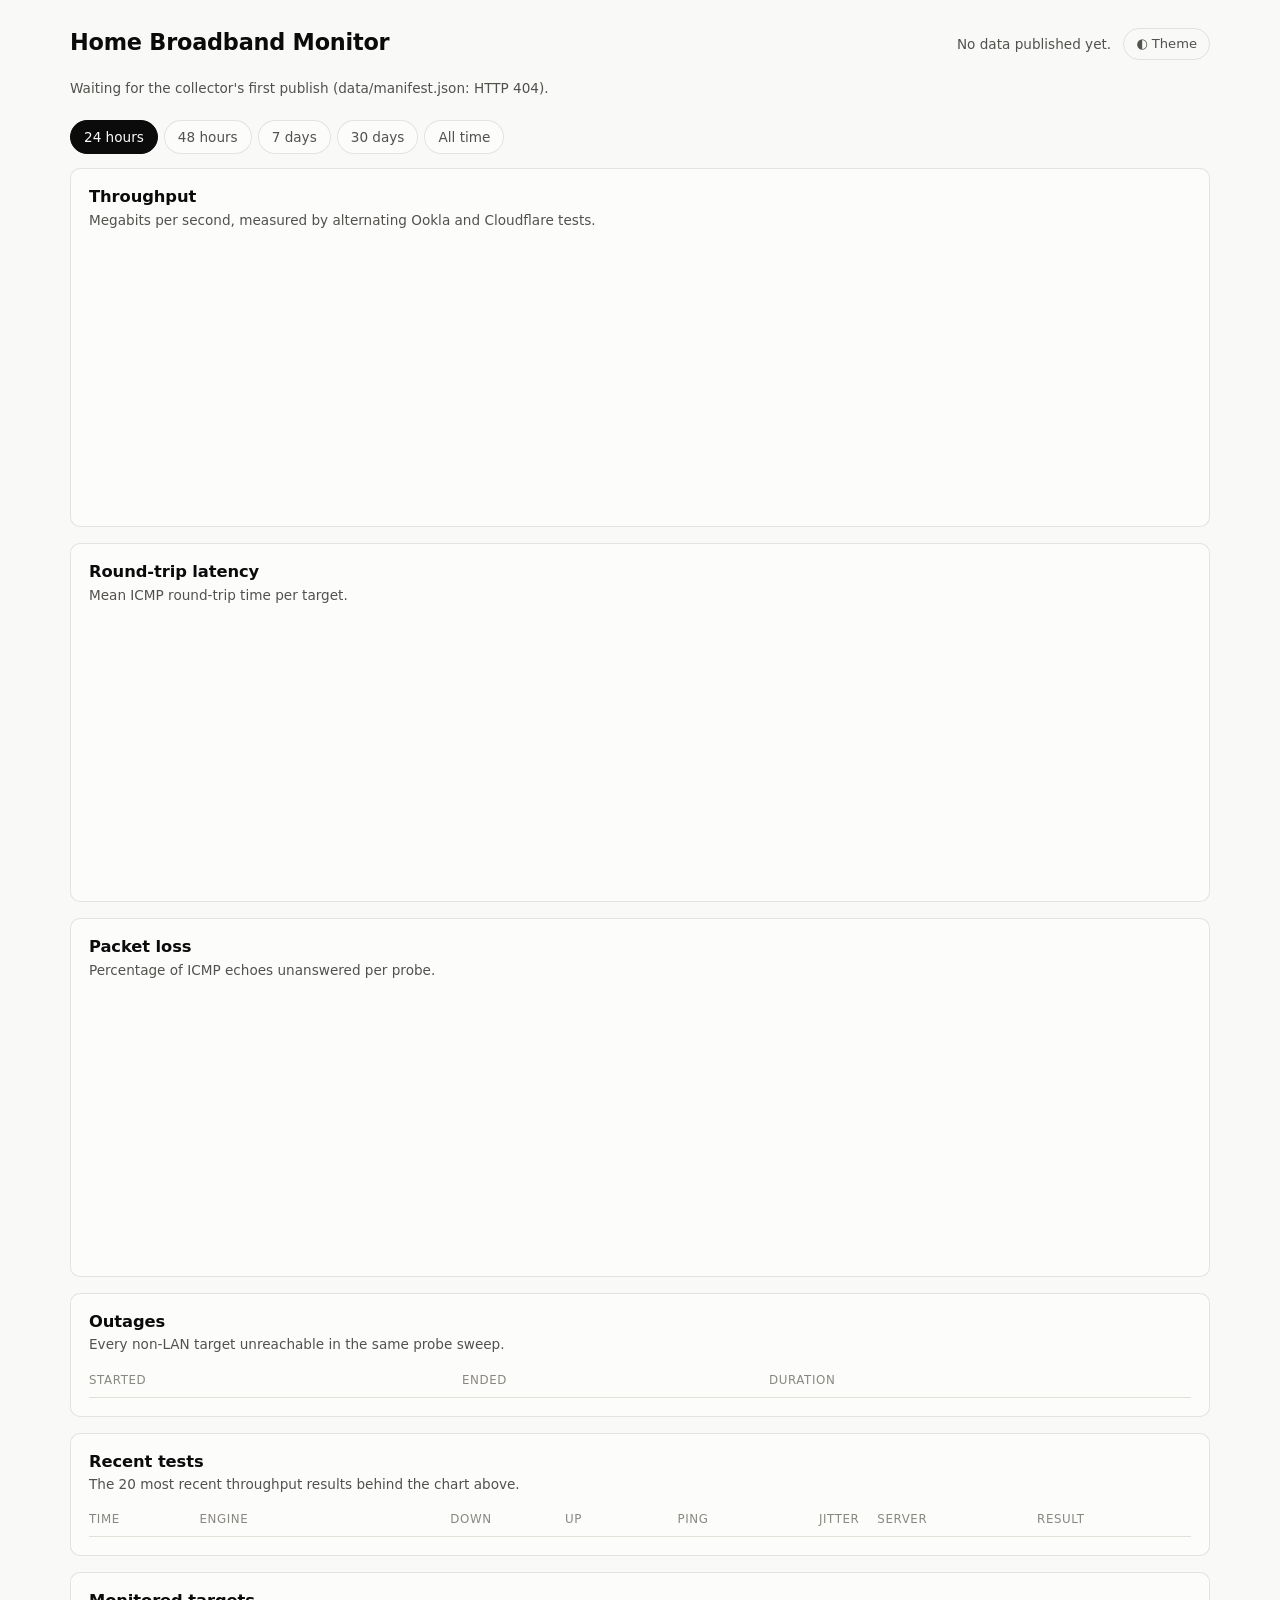
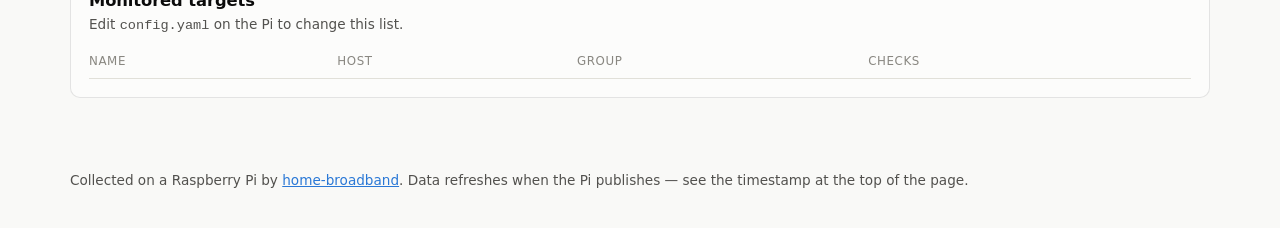
==== site/index.html @ f0409dc4 "home-broadband: 24/7 broadband monitoring on a Raspberry Pi A collector runs as four systemd timers:" ====
<!doctype html>
<html lang="en">
<head>
<meta charset="utf-8">
<meta name="viewport" content="width=device-width, initial-scale=1">
<title>Home Broadband Monitor</title>
<meta name="description" content="Continuous broadband throughput, latency and packet-loss monitoring.">
<meta name="color-scheme" content="light dark">
<link rel="stylesheet" href="vendor/uPlot.min.css">
<link rel="stylesheet" href="style.css">
<link rel="icon" href="data:image/svg+xml,<svg xmlns='http://www.w3.org/2000/svg' viewBox='0 0 100 100'><text y='.9em' font-size='90'>&#128225;</text></svg>">
</head>
<body data-palette="#2a78d6,#eb6834,#1baf7a,#eda100,#e87ba4,#008300,#4a3aa7,#e34948">

<header class="topbar">
  <div class="topbar-main">
    <h1 id="site-title">Home Broadband Monitor</h1>
    <p id="site-subtitle" class="muted"></p>
  </div>
  <div class="topbar-side">
    <p class="muted" id="generated">Loading…</p>
    <button id="theme-toggle" type="button" class="ghost-btn" aria-label="Toggle colour theme">
      <span aria-hidden="true">◐</span> Theme
    </button>
  </div>
</header>

<main>
  <section id="tiles" class="tiles" aria-label="Current status"></section>

  <section class="panel" id="sla-panel" hidden>
    <h2>Against what you pay for</h2>
    <p id="sla-banner" class="banner" hidden></p>
    <div id="sla-body" class="sla-grid"></div>
    <p class="footnote">
      Under Ofcom's Broadband Speed Code of Practice your provider must give a
      guaranteed minimum download speed. If measured speed sits below it and they
      cannot fix it within 30 days, you can normally exit the contract without penalty.
      These figures are wired-to-router measurements from a Raspberry Pi; Wi-Fi speeds
      will be lower and are not evidence of a line fault.
    </p>
  </section>

  <div class="controls" role="group" aria-label="Time range">
    <div class="range-buttons" id="range-buttons">
      <button type="button" data-range="24h" class="active">24 hours</button>
      <button type="button" data-range="48h">48 hours</button>
      <button type="button" data-range="7d">7 days</button>
      <button type="button" data-range="30d">30 days</button>
      <button type="button" data-range="all">All time</button>
    </div>
    <p class="muted" id="range-note"></p>
  </div>

  <section class="panel chart-panel">
    <div class="chart-head">
      <h2>Throughput</h2>
      <p class="muted">Megabits per second, measured by alternating Ookla and Cloudflare tests.</p>
    </div>
    <div class="legend" id="legend-speed"></div>
    <div class="chart" id="chart-speed"></div>
  </section>

  <section class="panel chart-panel">
    <div class="chart-head">
      <h2>Round-trip latency</h2>
      <p class="muted">Mean ICMP round-trip time per target. <span id="latency-note"></span></p>
    </div>
    <div class="legend" id="legend-latency"></div>
    <div class="chart" id="chart-latency"></div>
  </section>

  <section class="panel chart-panel">
    <div class="chart-head">
      <h2>Packet loss</h2>
      <p class="muted">Percentage of ICMP echoes unanswered per probe.</p>
    </div>
    <div class="legend" id="legend-loss"></div>
    <div class="chart" id="chart-loss"></div>
  </section>

  <section class="panel chart-panel" id="ttfb-panel" hidden>
    <div class="chart-head">
      <h2>Web response time</h2>
      <p class="muted">Time to first byte over HTTPS.</p>
    </div>
    <div class="legend" id="legend-ttfb"></div>
    <div class="chart" id="chart-ttfb"></div>
  </section>

  <section class="panel">
    <div class="chart-head">
      <h2>Outages</h2>
      <p class="muted">Every non-LAN target unreachable in the same probe sweep.</p>
    </div>
    <div class="table-wrap"><table id="outages-table"><thead><tr>
      <th scope="col">Started</th><th scope="col">Ended</th><th scope="col">Duration</th>
    </tr></thead><tbody></tbody></table></div>
    <p class="muted empty" id="outages-empty" hidden>No outages recorded in this window.</p>
  </section>

  <section class="panel">
    <div class="chart-head">
      <h2>Recent tests</h2>
      <p class="muted">The 20 most recent throughput results behind the chart above.</p>
    </div>
    <div class="table-wrap"><table id="tests-table"><thead><tr>
      <th scope="col">Time</th><th scope="col">Engine</th>
      <th scope="col" class="num">Down</th><th scope="col" class="num">Up</th>
      <th scope="col" class="num">Ping</th><th scope="col" class="num">Jitter</th>
      <th scope="col">Server</th><th scope="col">Result</th>
    </tr></thead><tbody></tbody></table></div>
  </section>

  <section class="panel" id="targets-panel">
    <div class="chart-head">
      <h2>Monitored targets</h2>
      <p class="muted">Edit <code>config.yaml</code> on the Pi to change this list.</p>
    </div>
    <div class="table-wrap"><table id="targets-table"><thead><tr>
      <th scope="col">Name</th><th scope="col">Host</th>
      <th scope="col">Group</th><th scope="col">Checks</th>
    </tr></thead><tbody></tbody></table></div>
  </section>
</main>

<footer>
  <p class="muted">
    Collected on a Raspberry Pi by
    <a href="https://github.com/mmorrow24work/home-broadband">home-broadband</a>.
    Data refreshes when the Pi publishes — see the timestamp at the top of the page.
  </p>
</footer>

<div id="tooltip" class="tooltip" hidden></div>

<script src="vendor/uPlot.iife.min.js"></script>
<script src="app.js"></script>
</body>
</html>
---- site/vendor/uPlot.min.css ----
.uplot, .uplot *, .uplot *::before, .uplot *::after {box-sizing: border-box;}.uplot {font-family: system-ui, -apple-system, "Segoe UI", Roboto, "Helvetica Neue", Arial, "Noto Sans", sans-serif, "Apple Color Emoji", "Segoe UI Emoji", "Segoe UI Symbol", "Noto Color Emoji";line-height: 1.5;width: min-content;}.u-title {text-align: center;font-size: 18px;font-weight: bold;}.u-wrap {position: relative;user-select: none;}.u-over, .u-under {position: absolute;}.u-under {overflow: hidden;}.uplot canvas {display: block;position: relative;width: 100%;height: 100%;}.u-axis {position: absolute;}.u-legend {font-size: 14px;margin: auto;text-align: center;}.u-inline {display: block;}.u-inline * {display: inline-block;}.u-inline tr {margin-right: 16px;}.u-legend th {font-weight: 600;}.u-legend th > * {vertical-align: middle;display: inline-block;}.u-legend .u-marker {width: 1em;height: 1em;margin-right: 4px;background-clip: padding-box !important;}.u-inline.u-live th::after {content: ":";vertical-align: middle;}.u-inline:not(.u-live) .u-value {display: none;}.u-series > * {padding: 4px;}.u-series th {cursor: pointer;}.u-legend .u-off > * {opacity: 0.3;}.u-select {background: rgba(0,0,0,0.07);position: absolute;pointer-events: none;}.u-cursor-x, .u-cursor-y {position: absolute;left: 0;top: 0;pointer-events: none;will-change: transform;}.u-hz .u-cursor-x, .u-vt .u-cursor-y {height: 100%;border-right: 1px dashed #607D8B;}.u-hz .u-cursor-y, .u-vt .u-cursor-x {width: 100%;border-bottom: 1px dashed #607D8B;}.u-cursor-pt {position: absolute;top: 0;left: 0;border-radius: 50%;border: 0 solid;pointer-events: none;will-change: transform;/*this has to be !important since we set inline "background" shorthand */background-clip: padding-box !important;}.u-axis.u-off, .u-select.u-off, .u-cursor-x.u-off, .u-cursor-y.u-off, .u-cursor-pt.u-off {display: none;}
---- site/style.css ----
/* home-broadband dashboard
   Palette: the validated reference instance (see docs/DESIGN.md).
   Light values on :root; dark values declared under BOTH the OS media query and
   the [data-theme="dark"] scope so the toggle wins in either direction. */

:root {
  color-scheme: light;

  --surface-1: #fcfcfb;      /* chart surface  */
  --plane:     #f9f9f7;      /* page plane     */
  --ink-1:     #0b0b0b;
  --ink-2:     #52514e;
  --ink-muted: #898781;
  --grid:      #e1e0d9;
  --axis:      #c3c2b7;
  --border:    rgba(11, 11, 11, 0.10);

  --series-1: #2a78d6;  /* blue    */
  --series-2: #eb6834;  /* orange  */
  --series-3: #1baf7a;  /* aqua    */
  --series-4: #eda100;  /* yellow  */
  --series-5: #e87ba4;  /* magenta */
  --series-6: #008300;  /* green   */
  --series-7: #4a3aa7;  /* violet  */
  --series-8: #e34948;  /* red     */

  --good:     #0ca30c;
  --warning:  #fab219;
  --serious:  #ec835a;
  --critical: #d03b3b;

  --radius: 10px;
  --font: system-ui, -apple-system, "Segoe UI", sans-serif;
}

@media (prefers-color-scheme: dark) {
  :root:where(:not([data-theme="light"])) {
    color-scheme: dark;
    --surface-1: #1a1a19;
    --plane:     #0d0d0d;
    --ink-1:     #ffffff;
    --ink-2:     #c3c2b7;
    --ink-muted: #898781;
    --grid:      #2c2c2a;
    --axis:      #383835;
    --border:    rgba(255, 255, 255, 0.10);
    --series-1: #3987e5;
    --series-2: #d95926;
    --series-3: #199e70;
    --series-4: #c98500;
    --series-5: #d55181;
    --series-6: #008300;
    --series-7: #9085e9;
    --series-8: #e66767;
  }
}

:root[data-theme="dark"] {
  color-scheme: dark;
  --surface-1: #1a1a19;
  --plane:     #0d0d0d;
  --ink-1:     #ffffff;
  --ink-2:     #c3c2b7;
  --ink-muted: #898781;
  --grid:      #2c2c2a;
  --axis:      #383835;
  --border:    rgba(255, 255, 255, 0.10);
  --series-1: #3987e5;
  --series-2: #d95926;
  --series-3: #199e70;
  --series-4: #c98500;
  --series-5: #d55181;
  --series-6: #008300;
  --series-7: #9085e9;
  --series-8: #e66767;
}

* { box-sizing: border-box; }

body {
  margin: 0;
  font-family: var(--font);
  font-size: 15px;
  line-height: 1.5;
  color: var(--ink-1);
  background: var(--plane);
  -webkit-font-smoothing: antialiased;
}

main { max-width: 1180px; margin: 0 auto; padding: 0 20px 56px; }

h1 { font-size: 1.4rem; margin: 0; letter-spacing: -0.01em; }
h2 { font-size: 1.02rem; margin: 0; letter-spacing: -0.005em; }
p  { margin: 0; }
a  { color: var(--series-1); }

.muted { color: var(--ink-2); font-size: 0.85rem; }
.footnote { color: var(--ink-muted); font-size: 0.78rem; margin-top: 14px; max-width: 76ch; }

/* ---------- top bar ---------- */
.topbar {
  display: flex; flex-wrap: wrap; gap: 12px;
  align-items: flex-end; justify-content: space-between;
  max-width: 1180px; margin: 0 auto; padding: 26px 20px 18px;
}
.topbar-side { display: flex; align-items: center; gap: 12px; }

.ghost-btn {
  font: inherit; font-size: 0.82rem; color: var(--ink-2);
  background: transparent; border: 1px solid var(--border);
  border-radius: 999px; padding: 5px 12px; cursor: pointer;
}
.ghost-btn:hover { background: var(--surface-1); color: var(--ink-1); }

/* ---------- stat tiles ---------- */
.tiles {
  display: grid; gap: 12px; margin-bottom: 18px;
  grid-template-columns: repeat(auto-fit, minmax(168px, 1fr));
}
.tile {
  background: var(--surface-1); border: 1px solid var(--border);
  border-radius: var(--radius); padding: 14px 16px;
}
.tile-label {
  font-size: 0.72rem; text-transform: uppercase; letter-spacing: 0.06em;
  color: var(--ink-muted);
}
.tile-value { font-size: 1.85rem; font-weight: 600; line-height: 1.15; margin-top: 4px; }
.tile-value .unit { font-size: 0.82rem; font-weight: 500; color: var(--ink-2); margin-left: 3px; }
.tile-sub { font-size: 0.78rem; color: var(--ink-2); margin-top: 3px; }
.tile-status { display: inline-flex; align-items: center; gap: 5px; font-size: 0.78rem; margin-top: 4px; }
.dot { width: 8px; height: 8px; border-radius: 50%; flex: none; }
.s-good     { color: var(--good); }     .s-good .dot     { background: var(--good); }
.s-warning  { color: #8a6100; }         .s-warning .dot  { background: var(--warning); }
.s-critical { color: var(--critical); } .s-critical .dot { background: var(--critical); }
:root[data-theme="dark"] .s-warning { color: var(--warning); }
@media (prefers-color-scheme: dark) {
  :root:where(:not([data-theme="light"])) .s-warning { color: var(--warning); }
}

/* ---------- panels ---------- */
.panel {
  background: var(--surface-1); border: 1px solid var(--border);
  border-radius: var(--radius); padding: 16px 18px 18px; margin-bottom: 16px;
}
.chart-head { margin-bottom: 10px; }
.chart { width: 100%; min-height: 260px; }

.banner {
  border-left: 3px solid var(--warning);
  background: color-mix(in srgb, var(--warning) 10%, transparent);
  border-radius: 0 6px 6px 0;
  padding: 10px 14px; margin: 10px 0 16px;
  font-size: 0.84rem; color: var(--ink-1); max-width: 84ch;
}

.sla-grid { display: grid; gap: 14px; grid-template-columns: repeat(auto-fit, minmax(210px, 1fr)); }
.sla-item { border-left: 3px solid var(--border); padding-left: 12px; }
.sla-item strong { display: block; font-size: 1.3rem; font-weight: 600; }
.bar { height: 6px; border-radius: 3px; background: var(--grid); margin-top: 8px; overflow: hidden; }
.bar > span { display: block; height: 100%; border-radius: 3px; background: var(--series-1); }

/* ---------- controls ---------- */
.controls {
  display: flex; flex-wrap: wrap; align-items: center;
  gap: 10px 16px; margin: 22px 0 14px;
}
.range-buttons { display: flex; flex-wrap: wrap; gap: 6px; }
.range-buttons button {
  font: inherit; font-size: 0.85rem; padding: 6px 13px; cursor: pointer;
  color: var(--ink-2); background: var(--surface-1);
  border: 1px solid var(--border); border-radius: 999px;
}
.range-buttons button:hover { color: var(--ink-1); }
.range-buttons button.active {
  background: var(--ink-1); border-color: var(--ink-1);
  color: var(--surface-1); font-weight: 500;
}

/* ---------- legend ---------- */
.legend { display: flex; flex-wrap: wrap; gap: 6px 16px; margin-bottom: 8px; }
.legend-item {
  display: inline-flex; align-items: center; gap: 6px;
  font-size: 0.82rem; color: var(--ink-2); cursor: pointer;
  background: none; border: 0; padding: 2px 0; font-family: inherit;
}
.legend-item .swatch { width: 12px; height: 3px; border-radius: 2px; flex: none; }
.legend-item[aria-pressed="false"] { opacity: 0.38; text-decoration: line-through; }

/* ---------- tables ---------- */
.table-wrap { overflow-x: auto; }
table { width: 100%; border-collapse: collapse; font-size: 0.85rem; }
th, td {
  text-align: left; padding: 7px 12px 7px 0;
  border-bottom: 1px solid var(--grid); white-space: nowrap;
}
th { color: var(--ink-muted); font-weight: 500; font-size: 0.74rem;
     text-transform: uppercase; letter-spacing: 0.05em; }
td { font-variant-numeric: tabular-nums; }
td.num, th.num { text-align: right; padding-right: 18px; }
tbody tr:last-child td { border-bottom: 0; }
.empty { padding: 6px 0; }

/* ---------- tooltip ---------- */
.tooltip {
  position: fixed; z-index: 20; pointer-events: none;
  background: var(--surface-1); color: var(--ink-1);
  border: 1px solid var(--border); border-radius: 8px;
  padding: 8px 10px; font-size: 0.8rem; line-height: 1.45;
  box-shadow: 0 6px 20px rgba(0, 0, 0, 0.18); max-width: 280px;
}
.tooltip .tt-time { color: var(--ink-muted); font-size: 0.74rem; margin-bottom: 4px; }
.tooltip .tt-row { display: flex; align-items: center; gap: 7px; }
.tooltip .tt-row .swatch { width: 10px; height: 3px; border-radius: 2px; flex: none; }
.tooltip .tt-row .tt-val { margin-left: auto; font-variant-numeric: tabular-nums; }

/* ---------- uPlot chrome ---------- */
.u-legend { display: none; }
.u-select { background: rgba(42, 120, 214, 0.12); }

footer { max-width: 1180px; margin: 0 auto; padding: 0 20px 40px; }

@media (max-width: 640px) {
  .tile-value { font-size: 1.5rem; }
  main, .topbar, footer { padding-left: 14px; padding-right: 14px; }
}
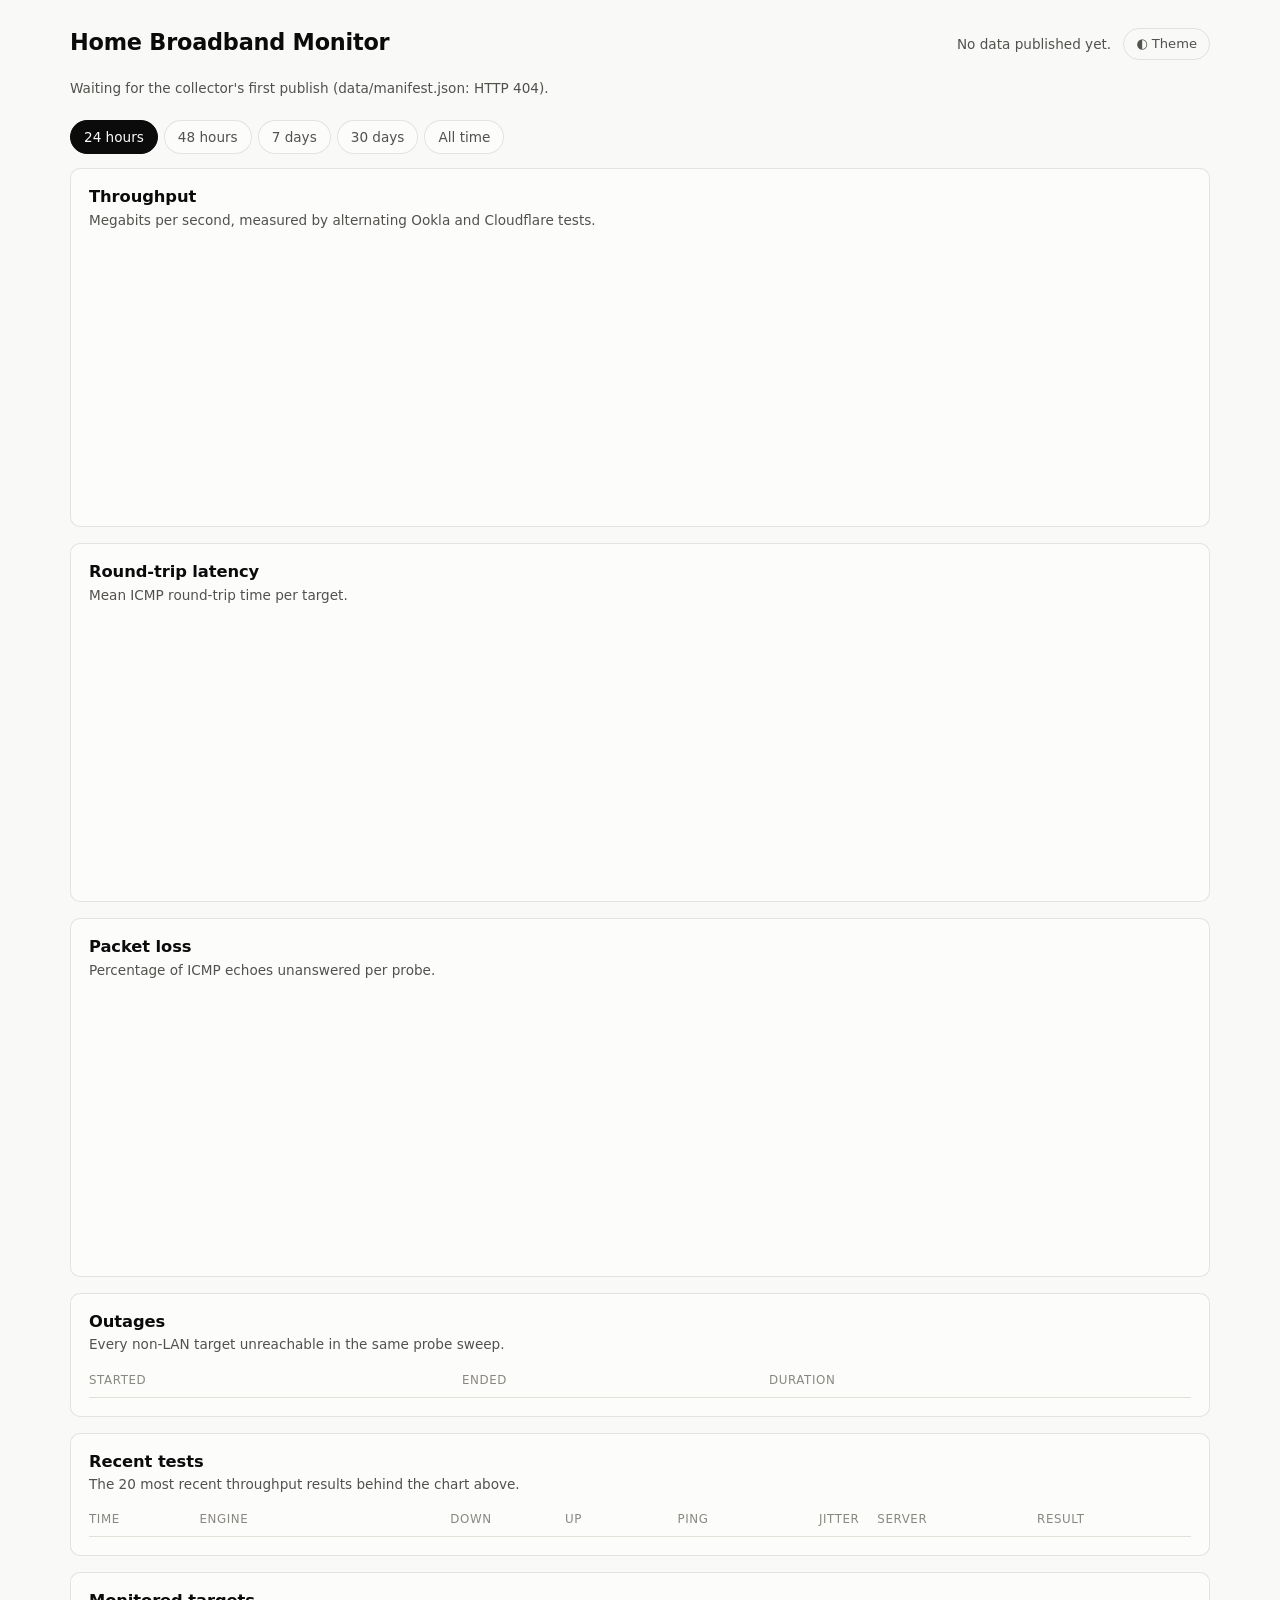
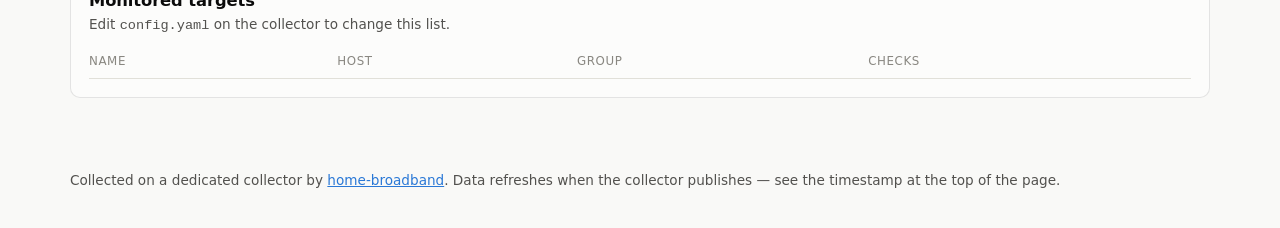
==== commit dd4f7f0a: "Name the real collector on the dashboard; import history from an old one - The page said "Raspberry " ====
--- a/site/index.html
+++ b/site/index.html
@@ -36,7 +36,8 @@
       Under Ofcom's Broadband Speed Code of Practice your provider must give a
       guaranteed minimum download speed. If measured speed sits below it and they
       cannot fix it within 30 days, you can normally exit the contract without penalty.
-      These figures are wired-to-router measurements from a Raspberry Pi; Wi-Fi speeds
+      These figures are wired-to-router measurements from
+      <span class="collector-name">a dedicated collector</span>; Wi-Fi speeds
       will be lower and are not evidence of a line fault.
     </p>
   </section>
@@ -115,7 +116,7 @@
   <section class="panel" id="targets-panel">
     <div class="chart-head">
       <h2>Monitored targets</h2>
-      <p class="muted">Edit <code>config.yaml</code> on the Pi to change this list.</p>
+      <p class="muted">Edit <code>config.yaml</code> on the collector to change this list.</p>
     </div>
     <div class="table-wrap"><table id="targets-table"><thead><tr>
       <th scope="col">Name</th><th scope="col">Host</th>
@@ -126,9 +127,9 @@
 
 <footer>
   <p class="muted">
-    Collected on a Raspberry Pi by
+    Collected on <span class="collector-name">a dedicated collector</span> by
     <a href="https://github.com/mmorrow24work/home-broadband">home-broadband</a>.
-    Data refreshes when the Pi publishes — see the timestamp at the top of the page.
+    Data refreshes when the collector publishes — see the timestamp at the top of the page.
   </p>
 </footer>
 
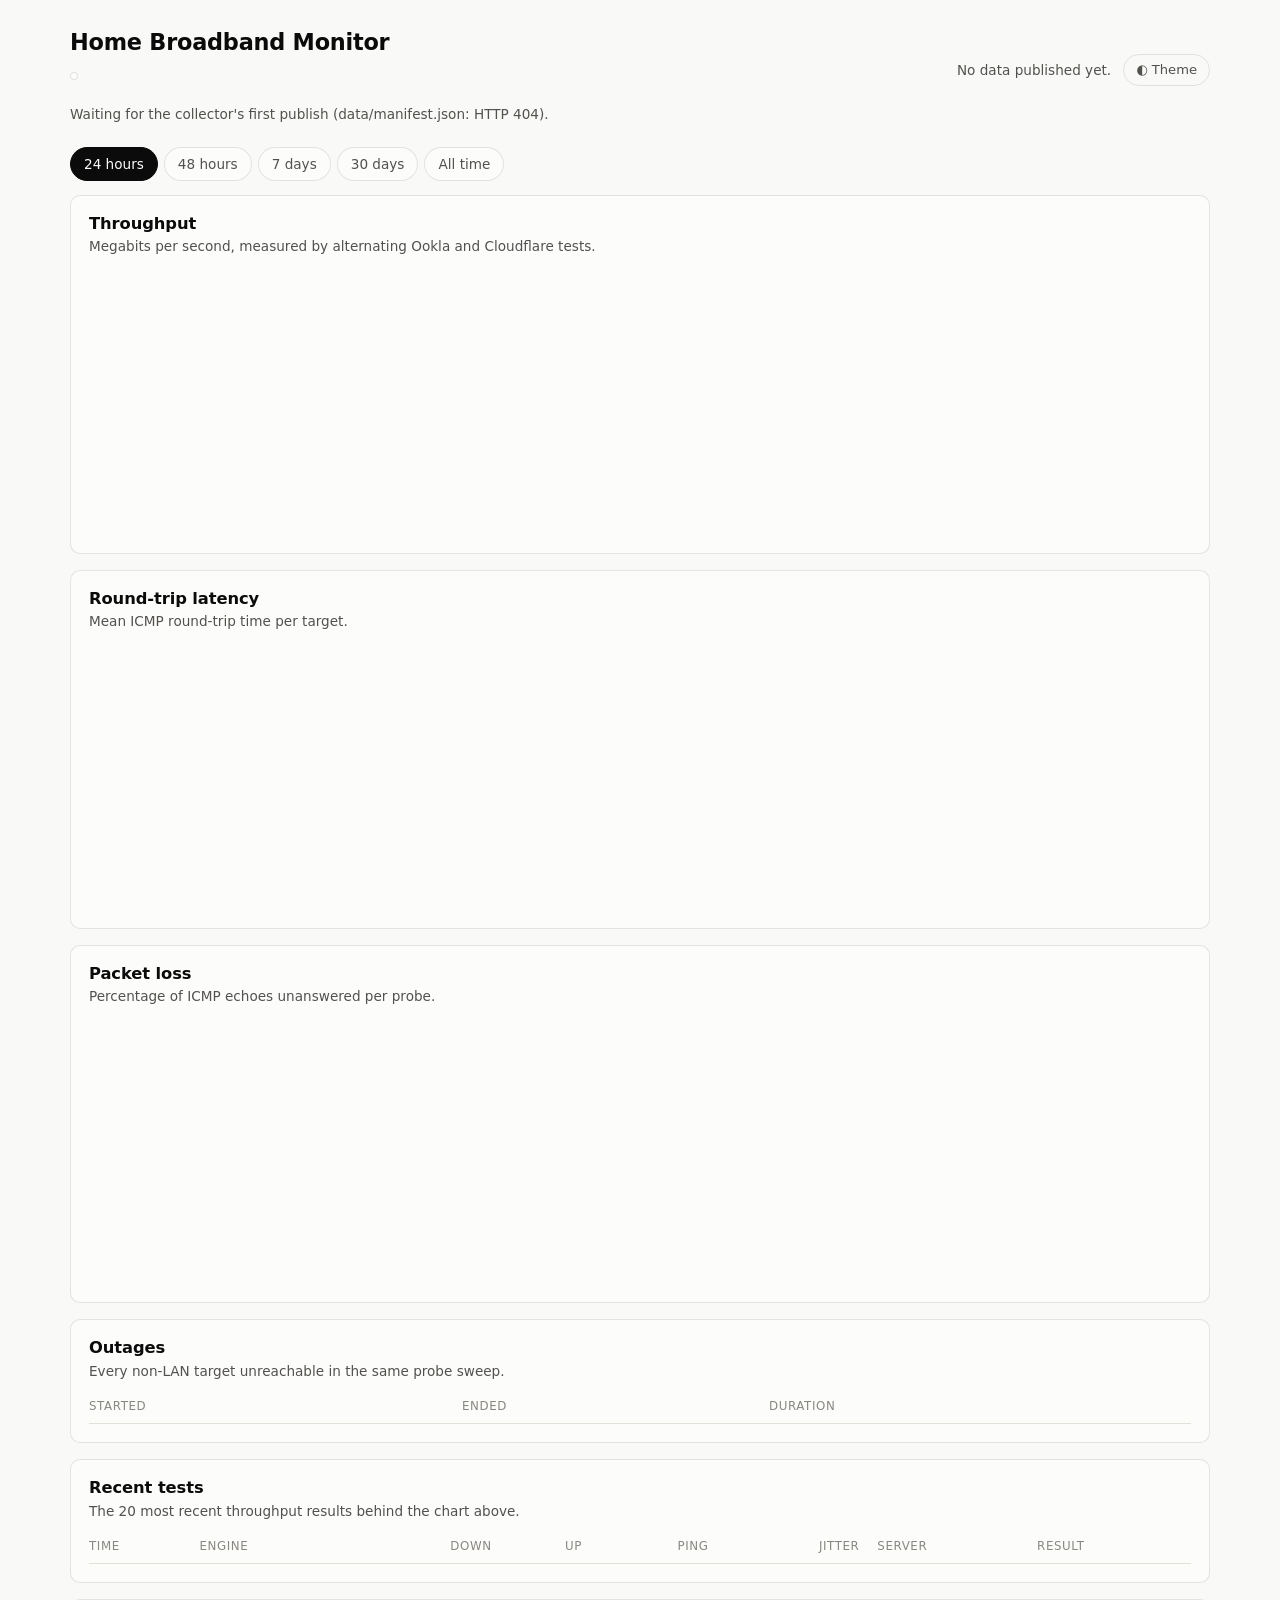
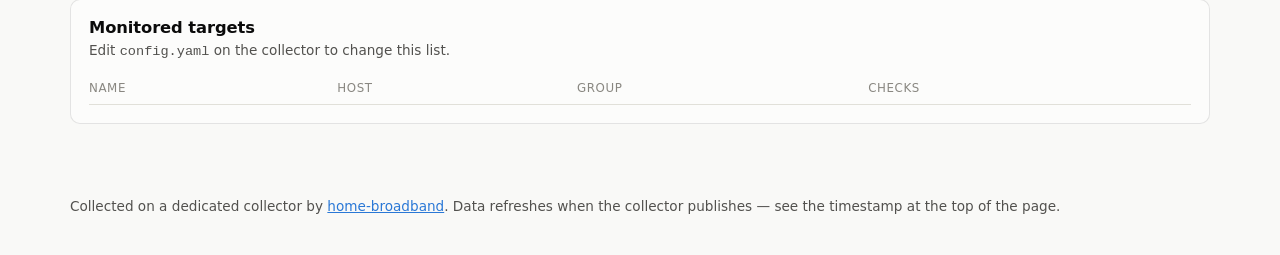
==== commit b0a39f4c: "Let several collectors share one site, with a Wired / Wi-Fi switch Each collector now publishes into" ====
--- a/site/index.html
+++ b/site/index.html
@@ -16,6 +16,8 @@
   <div class="topbar-main">
     <h1 id="site-title">Home Broadband Monitor</h1>
     <p id="site-subtitle" class="muted"></p>
+    <div id="collector-switch" class="collector-switch" role="group"
+         aria-label="Which collector's measurements to show" hidden></div>
   </div>
   <div class="topbar-side">
     <p class="muted" id="generated">Loading…</p>
@@ -36,9 +38,7 @@
       Under Ofcom's Broadband Speed Code of Practice your provider must give a
       guaranteed minimum download speed. If measured speed sits below it and they
       cannot fix it within 30 days, you can normally exit the contract without penalty.
-      These figures are wired-to-router measurements from
-      <span class="collector-name">a dedicated collector</span>; Wi-Fi speeds
-      will be lower and are not evidence of a line fault.
+      <span id="sla-method">These figures are measurements from a dedicated collector.</span>
     </p>
   </section>
 
--- a/site/style.css
+++ b/site/style.css
@@ -112,6 +112,26 @@
 }
 .ghost-btn:hover { background: var(--surface-1); color: var(--ink-1); }
 
+/* ---------- collector switch ---------- */
+.collector-switch {
+  display: inline-flex; flex-wrap: wrap; gap: 4px; margin-top: 12px;
+  padding: 3px; border: 1px solid var(--border); border-radius: 999px;
+  background: var(--surface-1);
+}
+.collector-switch button {
+  font: inherit; font-size: 0.85rem; cursor: pointer;
+  display: inline-flex; align-items: baseline; gap: 7px;
+  padding: 6px 14px; border: 0; border-radius: 999px;
+  color: var(--ink-2); background: transparent; max-width: 100%;
+}
+.collector-switch button:hover { color: var(--ink-1); }
+.collector-switch button[aria-pressed="true"] { background: var(--ink-1); color: var(--surface-1); }
+.collector-switch .conn { font-weight: 600; }
+.collector-switch .who {
+  font-size: 0.78rem; opacity: 0.8;
+  overflow: hidden; text-overflow: ellipsis; white-space: nowrap; max-width: 32ch;
+}
+
 /* ---------- stat tiles ---------- */
 .tiles {
   display: grid; gap: 12px; margin-bottom: 18px;
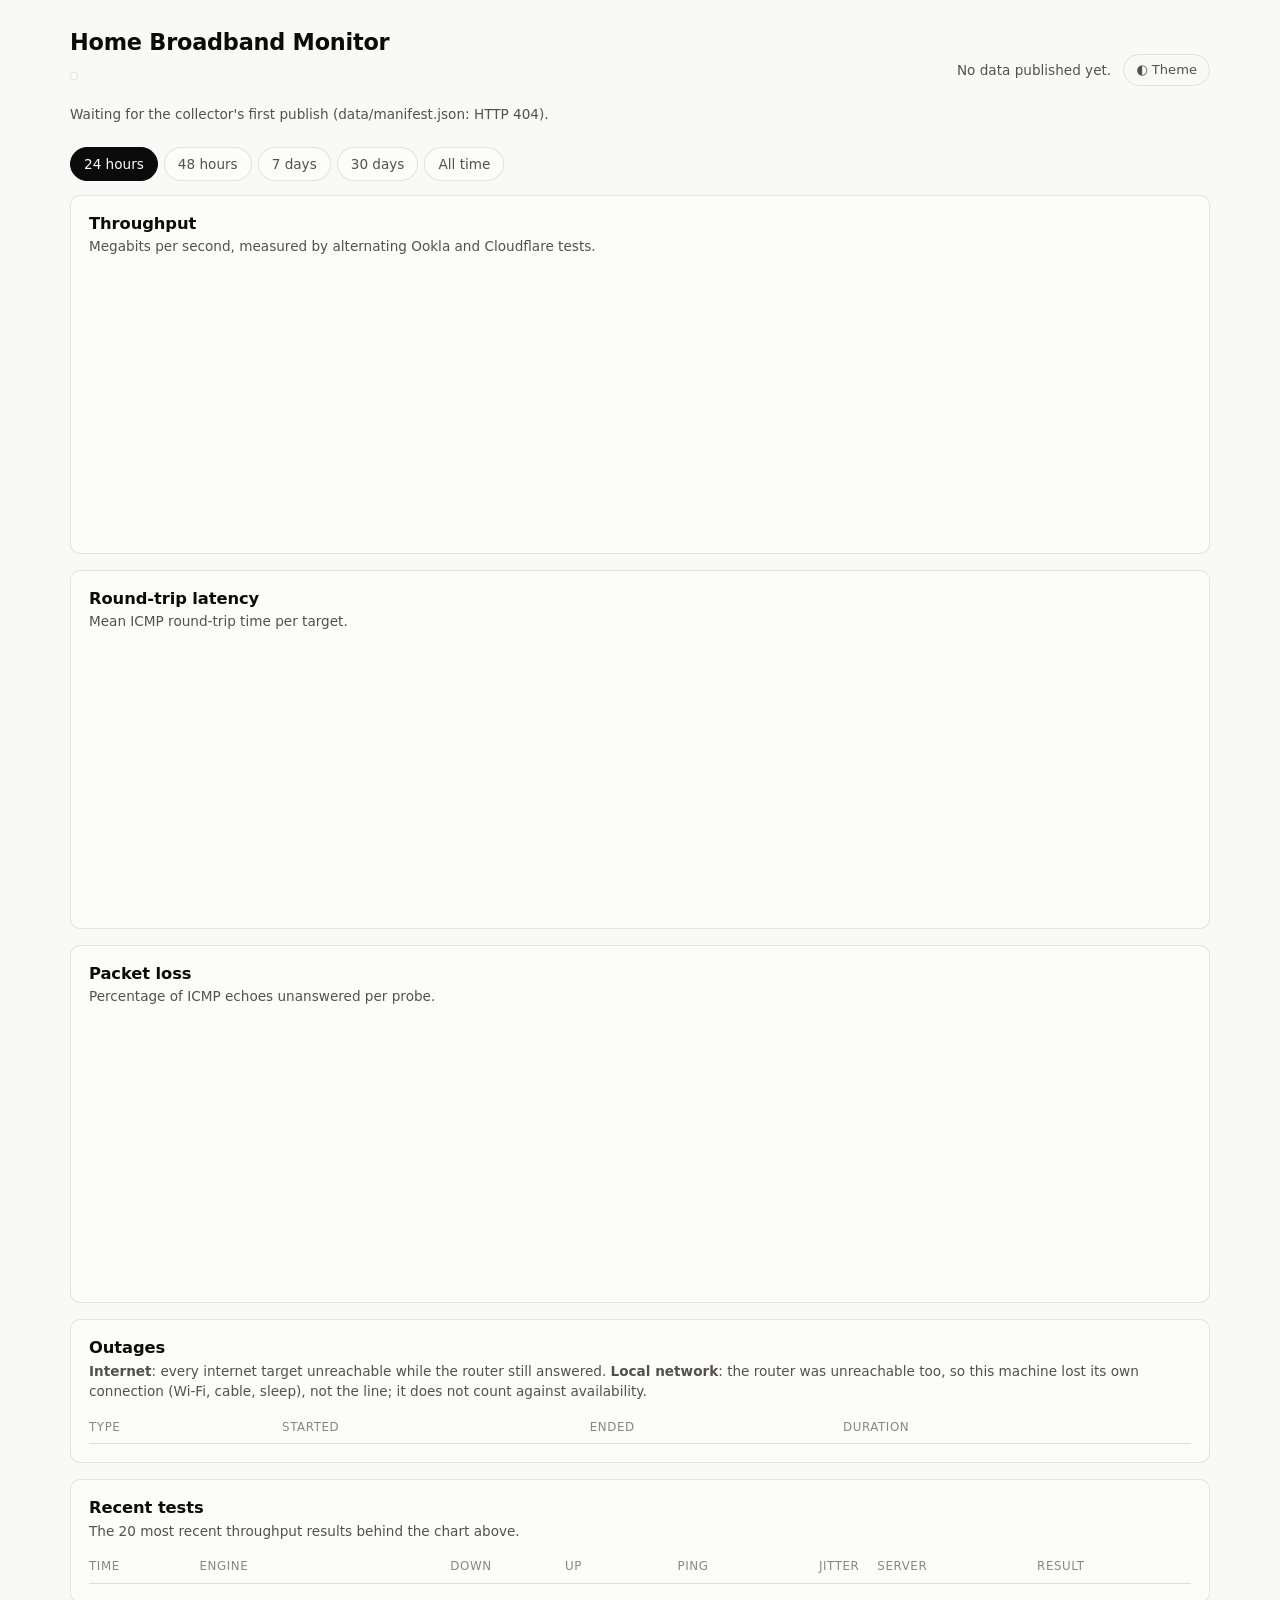
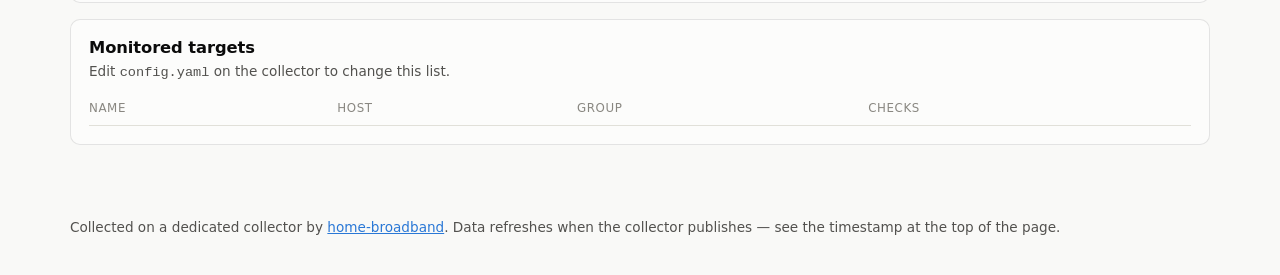
==== commit 41580273: "Tell local network drops from internet outages; installers show only what is left Outages: when ever" ====
--- a/site/index.html
+++ b/site/index.html
@@ -92,10 +92,13 @@
   <section class="panel">
     <div class="chart-head">
       <h2>Outages</h2>
-      <p class="muted">Every non-LAN target unreachable in the same probe sweep.</p>
+      <p class="muted"><strong>Internet</strong>: every internet target unreachable while the
+        router still answered. <strong>Local network</strong>: the router was unreachable too, so
+        this machine lost its own connection (Wi-Fi, cable, sleep), not the line; it does not
+        count against availability.</p>
     </div>
     <div class="table-wrap"><table id="outages-table"><thead><tr>
-      <th scope="col">Started</th><th scope="col">Ended</th><th scope="col">Duration</th>
+      <th scope="col">Type</th><th scope="col">Started</th><th scope="col">Ended</th><th scope="col">Duration</th>
     </tr></thead><tbody></tbody></table></div>
     <p class="muted empty" id="outages-empty" hidden>No outages recorded in this window.</p>
   </section>
